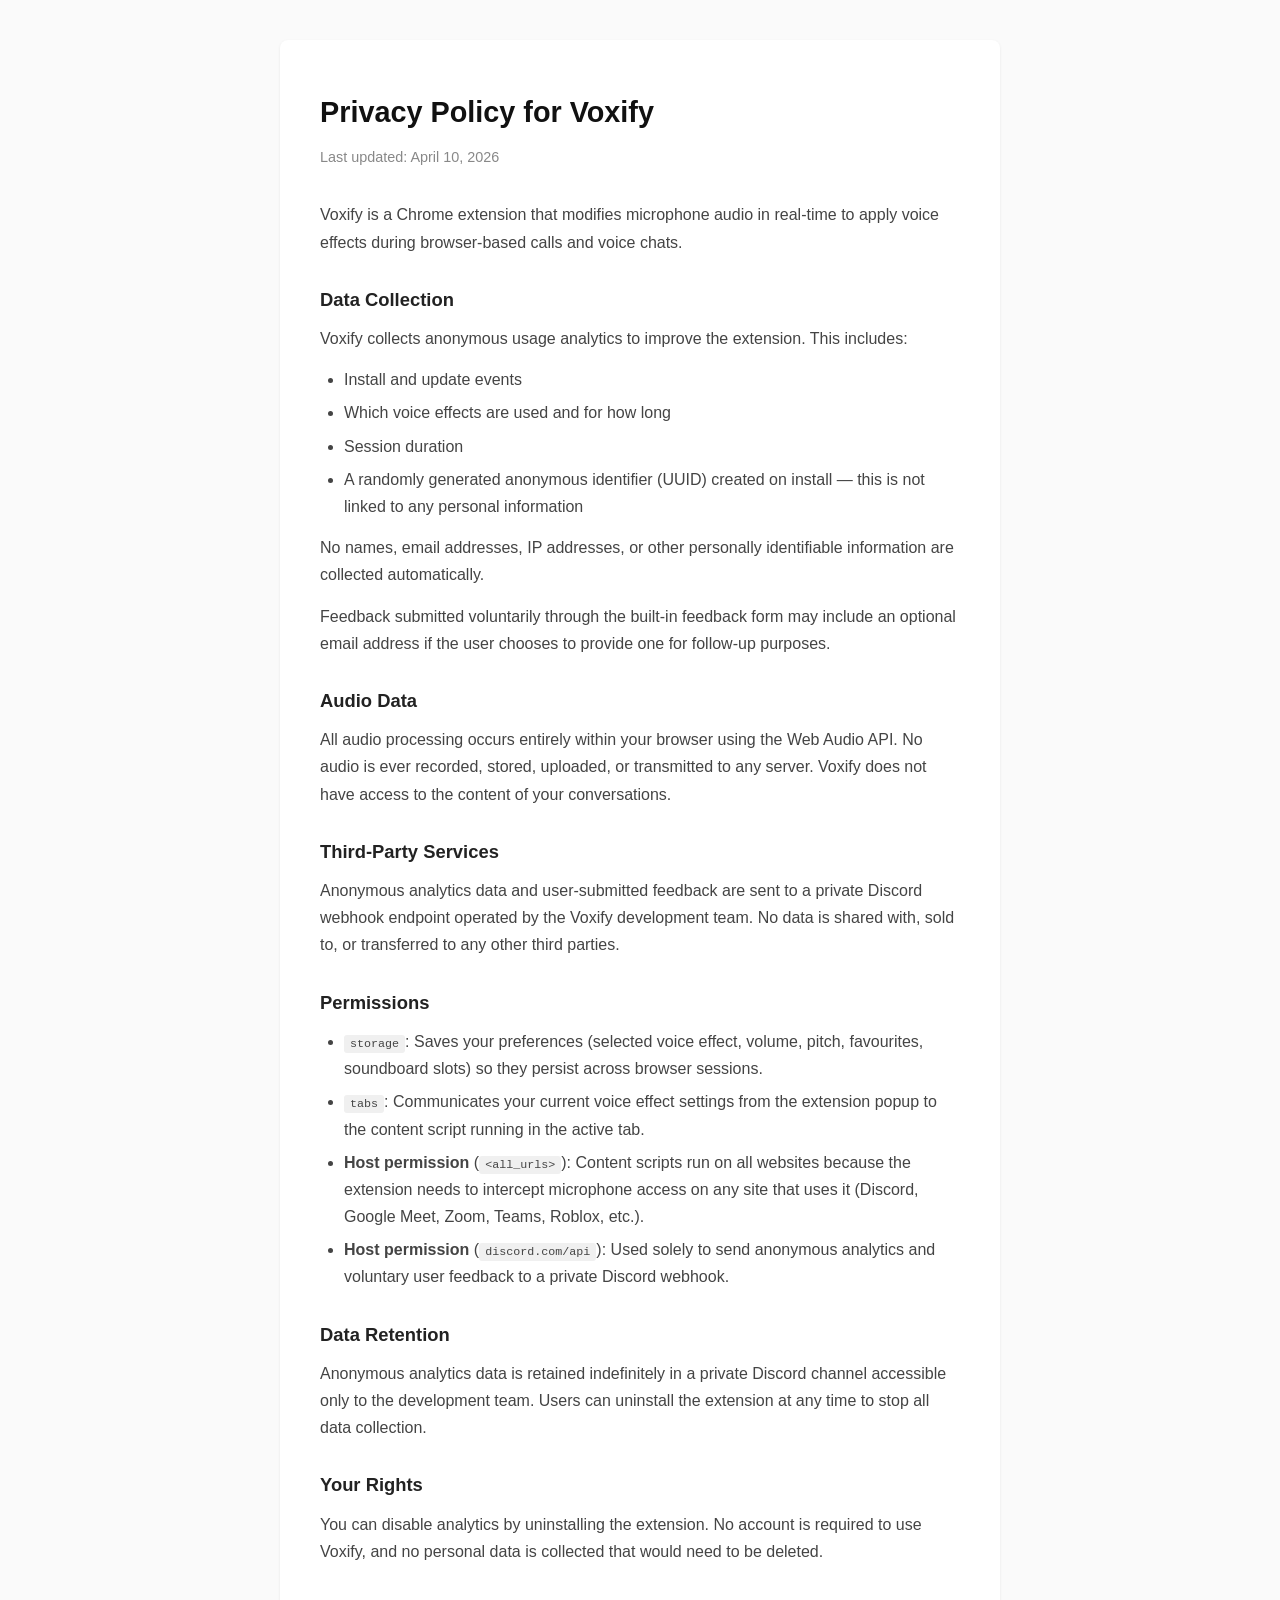
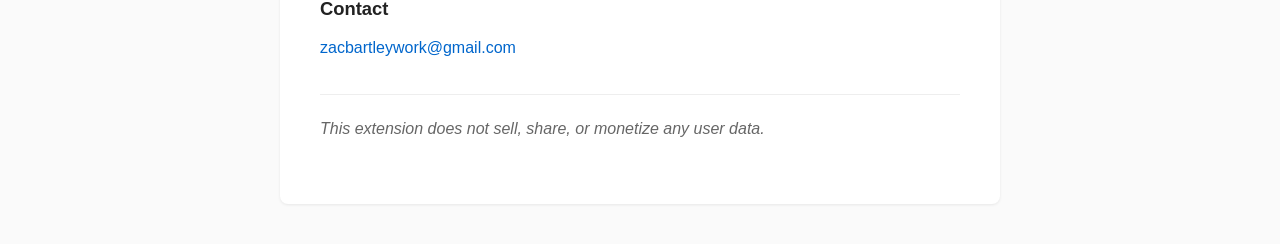
==== voxify-privacy.html @ b3a7cc06 "Add privacy policy page for Voxify" ====
<!DOCTYPE html>
<html lang="en">
<head>
    <meta charset="UTF-8">
    <meta name="viewport" content="width=device-width, initial-scale=1.0">
    <meta name="robots" content="noindex, nofollow">
    <title>Privacy Policy - Voxify</title>
    <style>
        * {
            margin: 0;
            padding: 0;
            box-sizing: border-box;
        }
        body {
            font-family: -apple-system, BlinkMacSystemFont, 'Segoe UI', Roboto, Oxygen, Ubuntu, sans-serif;
            line-height: 1.7;
            color: #333;
            background-color: #fafafa;
            padding: 40px 20px;
        }
        .container {
            max-width: 720px;
            margin: 0 auto;
            background: #fff;
            padding: 48px 40px;
            border-radius: 8px;
            box-shadow: 0 1px 3px rgba(0,0,0,0.08);
        }
        h1 {
            font-size: 1.8rem;
            margin-bottom: 8px;
            color: #111;
        }
        .last-updated {
            font-size: 0.9rem;
            color: #888;
            margin-bottom: 32px;
        }
        h2 {
            font-size: 1.15rem;
            margin-top: 28px;
            margin-bottom: 10px;
            color: #222;
        }
        p {
            margin-bottom: 14px;
            color: #444;
        }
        ul {
            margin-bottom: 14px;
            padding-left: 24px;
            color: #444;
        }
        li {
            margin-bottom: 6px;
        }
        code {
            background: #f0f0f0;
            padding: 2px 6px;
            border-radius: 3px;
            font-size: 0.9em;
        }
        a {
            color: #0066cc;
            text-decoration: none;
        }
        a:hover {
            text-decoration: underline;
        }
        .note {
            margin-top: 32px;
            padding-top: 20px;
            border-top: 1px solid #eee;
            font-style: italic;
            color: #666;
        }
    </style>
</head>
<body>
    <div class="container">
        <h1>Privacy Policy for Voxify</h1>
        <p class="last-updated">Last updated: April 10, 2026</p>

        <p>Voxify is a Chrome extension that modifies microphone audio in real-time to apply voice effects during browser-based calls and voice chats.</p>

        <h2>Data Collection</h2>
        <p>Voxify collects anonymous usage analytics to improve the extension. This includes:</p>
        <ul>
            <li>Install and update events</li>
            <li>Which voice effects are used and for how long</li>
            <li>Session duration</li>
            <li>A randomly generated anonymous identifier (UUID) created on install — this is not linked to any personal information</li>
        </ul>
        <p>No names, email addresses, IP addresses, or other personally identifiable information are collected automatically.</p>
        <p>Feedback submitted voluntarily through the built-in feedback form may include an optional email address if the user chooses to provide one for follow-up purposes.</p>

        <h2>Audio Data</h2>
        <p>All audio processing occurs entirely within your browser using the Web Audio API. No audio is ever recorded, stored, uploaded, or transmitted to any server. Voxify does not have access to the content of your conversations.</p>

        <h2>Third-Party Services</h2>
        <p>Anonymous analytics data and user-submitted feedback are sent to a private Discord webhook endpoint operated by the Voxify development team. No data is shared with, sold to, or transferred to any other third parties.</p>

        <h2>Permissions</h2>
        <ul>
            <li><code>storage</code>: Saves your preferences (selected voice effect, volume, pitch, favourites, soundboard slots) so they persist across browser sessions.</li>
            <li><code>tabs</code>: Communicates your current voice effect settings from the extension popup to the content script running in the active tab.</li>
            <li><strong>Host permission</strong> (<code>&lt;all_urls&gt;</code>): Content scripts run on all websites because the extension needs to intercept microphone access on any site that uses it (Discord, Google Meet, Zoom, Teams, Roblox, etc.).</li>
            <li><strong>Host permission</strong> (<code>discord.com/api</code>): Used solely to send anonymous analytics and voluntary user feedback to a private Discord webhook.</li>
        </ul>

        <h2>Data Retention</h2>
        <p>Anonymous analytics data is retained indefinitely in a private Discord channel accessible only to the development team. Users can uninstall the extension at any time to stop all data collection.</p>

        <h2>Your Rights</h2>
        <p>You can disable analytics by uninstalling the extension. No account is required to use Voxify, and no personal data is collected that would need to be deleted.</p>

        <h2>Contact</h2>
        <p><a href="mailto:zacbartleywork@gmail.com">zacbartleywork@gmail.com</a></p>

        <p class="note">This extension does not sell, share, or monetize any user data.</p>
    </div>
</body>
</html>
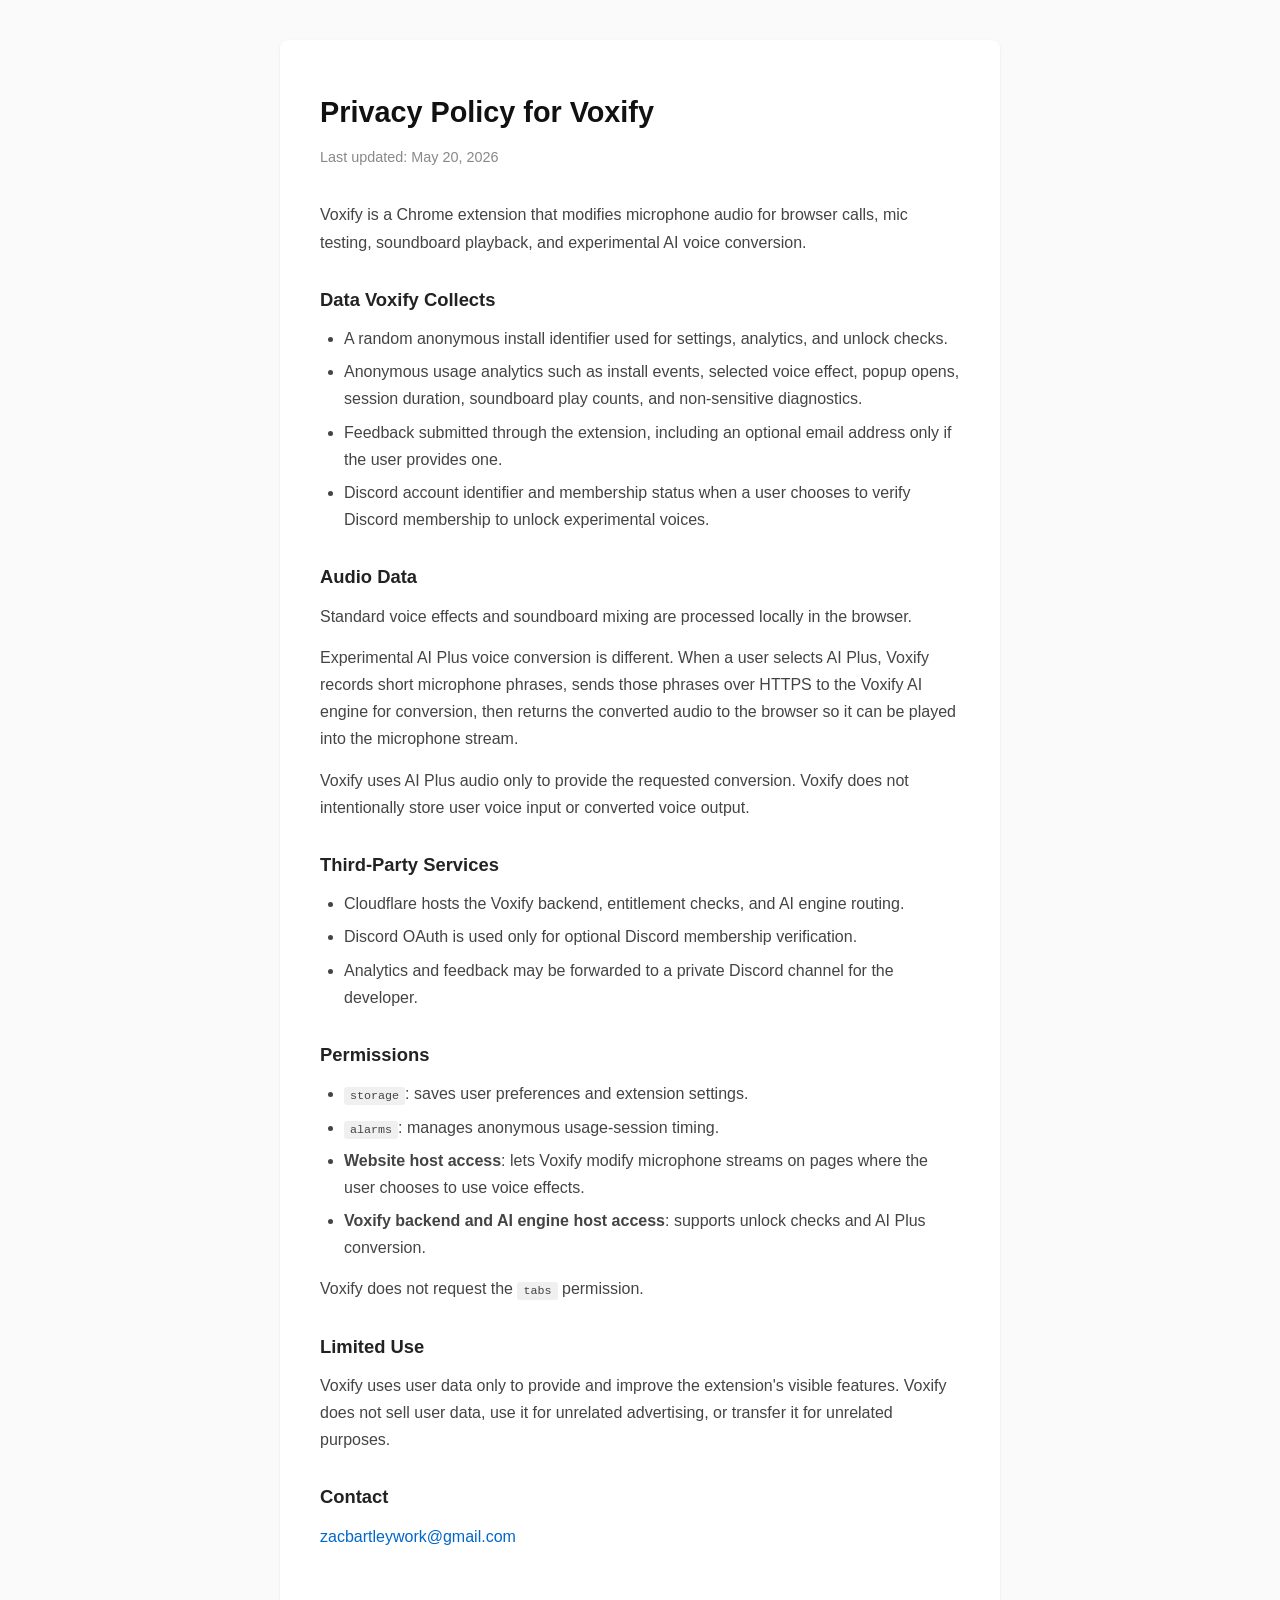
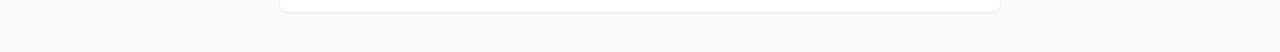
==== commit 6f2b6ddc: "Update Voxify privacy policy content" ====
--- a/voxify-privacy.html
+++ b/voxify-privacy.html
@@ -79,45 +79,44 @@
 <body>
     <div class="container">
         <h1>Privacy Policy for Voxify</h1>
-        <p class="last-updated">Last updated: April 10, 2026</p>
+        <p class="last-updated">Last updated: May 20, 2026</p>
 
-        <p>Voxify is a Chrome extension that modifies microphone audio in real-time to apply voice effects during browser-based calls and voice chats.</p>
+        <p>Voxify is a Chrome extension that modifies microphone audio for browser calls, mic testing, soundboard playback, and experimental AI voice conversion.</p>
 
-        <h2>Data Collection</h2>
-        <p>Voxify collects anonymous usage analytics to improve the extension. This includes:</p>
+        <h2>Data Voxify Collects</h2>
         <ul>
-            <li>Install and update events</li>
-            <li>Which voice effects are used and for how long</li>
-            <li>Session duration</li>
-            <li>A randomly generated anonymous identifier (UUID) created on install — this is not linked to any personal information</li>
+            <li>A random anonymous install identifier used for settings, analytics, and unlock checks.</li>
+            <li>Anonymous usage analytics such as install events, selected voice effect, popup opens, session duration, soundboard play counts, and non-sensitive diagnostics.</li>
+            <li>Feedback submitted through the extension, including an optional email address only if the user provides one.</li>
+            <li>Discord account identifier and membership status when a user chooses to verify Discord membership to unlock experimental voices.</li>
         </ul>
-        <p>No names, email addresses, IP addresses, or other personally identifiable information are collected automatically.</p>
-        <p>Feedback submitted voluntarily through the built-in feedback form may include an optional email address if the user chooses to provide one for follow-up purposes.</p>
 
         <h2>Audio Data</h2>
-        <p>All audio processing occurs entirely within your browser using the Web Audio API. No audio is ever recorded, stored, uploaded, or transmitted to any server. Voxify does not have access to the content of your conversations.</p>
+        <p>Standard voice effects and soundboard mixing are processed locally in the browser.</p>
+        <p>Experimental AI Plus voice conversion is different. When a user selects AI Plus, Voxify records short microphone phrases, sends those phrases over HTTPS to the Voxify AI engine for conversion, then returns the converted audio to the browser so it can be played into the microphone stream.</p>
+        <p>Voxify uses AI Plus audio only to provide the requested conversion. Voxify does not intentionally store user voice input or converted voice output.</p>
 
         <h2>Third-Party Services</h2>
-        <p>Anonymous analytics data and user-submitted feedback are sent to a private Discord webhook endpoint operated by the Voxify development team. No data is shared with, sold to, or transferred to any other third parties.</p>
+        <ul>
+            <li>Cloudflare hosts the Voxify backend, entitlement checks, and AI engine routing.</li>
+            <li>Discord OAuth is used only for optional Discord membership verification.</li>
+            <li>Analytics and feedback may be forwarded to a private Discord channel for the developer.</li>
+        </ul>
 
         <h2>Permissions</h2>
         <ul>
-            <li><code>storage</code>: Saves your preferences (selected voice effect, volume, pitch, favourites, soundboard slots) so they persist across browser sessions.</li>
-            <li><code>tabs</code>: Communicates your current voice effect settings from the extension popup to the content script running in the active tab.</li>
-            <li><strong>Host permission</strong> (<code>&lt;all_urls&gt;</code>): Content scripts run on all websites because the extension needs to intercept microphone access on any site that uses it (Discord, Google Meet, Zoom, Teams, Roblox, etc.).</li>
-            <li><strong>Host permission</strong> (<code>discord.com/api</code>): Used solely to send anonymous analytics and voluntary user feedback to a private Discord webhook.</li>
+            <li><code>storage</code>: saves user preferences and extension settings.</li>
+            <li><code>alarms</code>: manages anonymous usage-session timing.</li>
+            <li><strong>Website host access</strong>: lets Voxify modify microphone streams on pages where the user chooses to use voice effects.</li>
+            <li><strong>Voxify backend and AI engine host access</strong>: supports unlock checks and AI Plus conversion.</li>
         </ul>
+        <p>Voxify does not request the <code>tabs</code> permission.</p>
 
-        <h2>Data Retention</h2>
-        <p>Anonymous analytics data is retained indefinitely in a private Discord channel accessible only to the development team. Users can uninstall the extension at any time to stop all data collection.</p>
-
-        <h2>Your Rights</h2>
-        <p>You can disable analytics by uninstalling the extension. No account is required to use Voxify, and no personal data is collected that would need to be deleted.</p>
+        <h2>Limited Use</h2>
+        <p>Voxify uses user data only to provide and improve the extension's visible features. Voxify does not sell user data, use it for unrelated advertising, or transfer it for unrelated purposes.</p>
 
         <h2>Contact</h2>
         <p><a href="mailto:zacbartleywork@gmail.com">zacbartleywork@gmail.com</a></p>
-
-        <p class="note">This extension does not sell, share, or monetize any user data.</p>
     </div>
 </body>
 </html>
